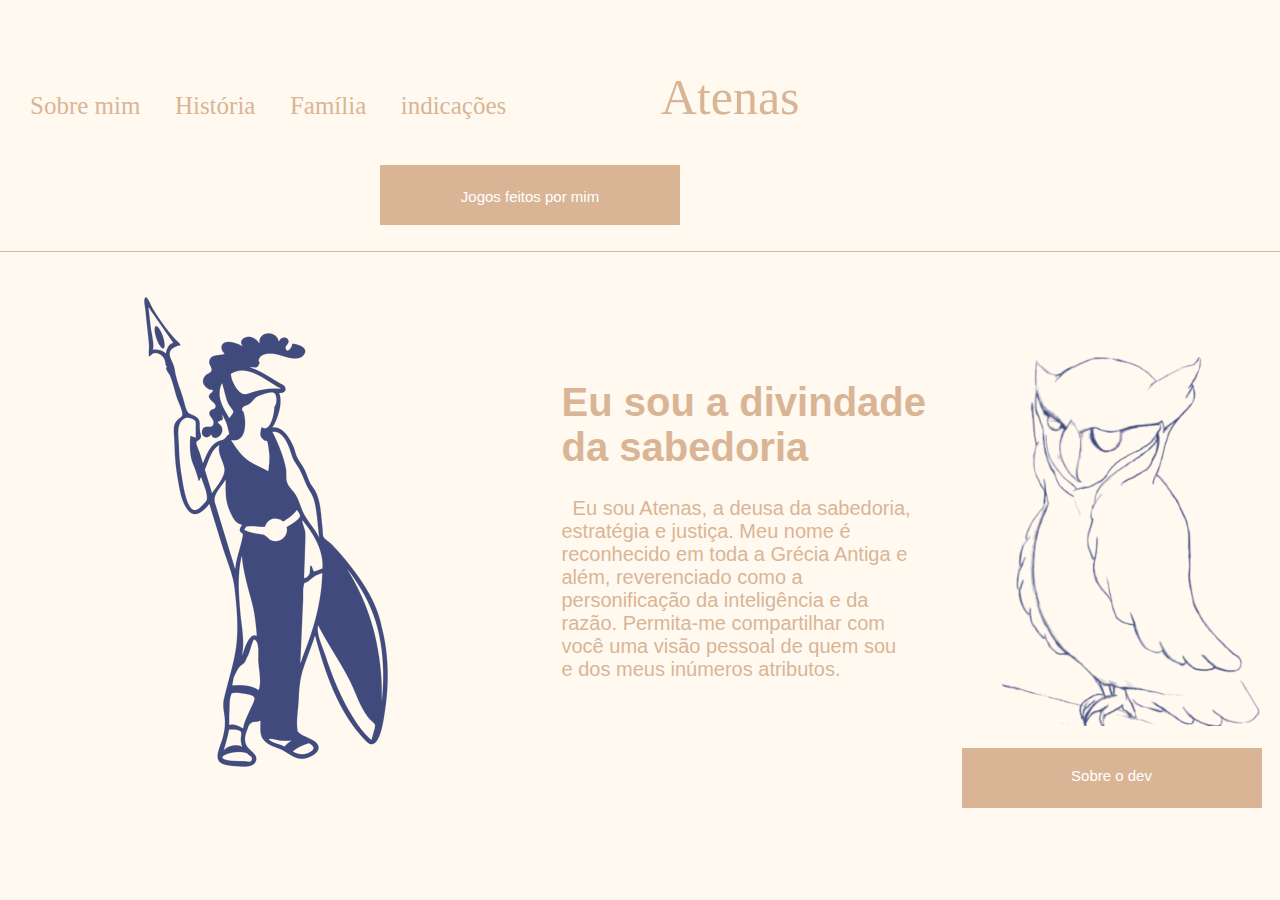
==== index.html @ 2487e5f0 "Add files via upload" ====
<!DOCTYPE html>
<html lang="pt-br">
<head>
    <meta charset="UTF-8">
    <meta name="viewport" content="width=device-width, initial-scale=1.0">
    <title>Atenas</title>
    <link rel="stylesheet" href="style.css">
</head>
<body  style="background-color:  #FFF9F0;">

    <header>
        <nav >
            <div class="inlineblock" >
                <p class="anim"> <a class="link" href="sobremim.html">Sobre mim</a></p>
            </div>
            <div class="inlineblock" >
                <p class="anim"> <a class="link" href="historia.html">História</a></p>
            </div class="inlineblock">

            <div class="inlineblock">
                <p class="anim"> <a class="link" href="familia.html">Família</a></p>
            </div>
            <div class="inlineblock">
                <p class="anim"> <a class="link" href="indicacoes.html">indicações</a></p>
            </div>
            <section class="inlineblock" id="atena">
                <p>Atenas</p>
            </section>

            <a class="link" target="_blank" href="https://github.com/users/stefendan/projects/1/views/1">
                <button id="button1">
                    <p ID="titleButton1">Jogos feitos por mim</p>
                </button>
            </a>
        </nav>
        <br>    
        <hr id="line">
    </header>
    <main>   
        <div id="blockstart">
            
            <figure>
                 <img   src="Images/atena.png" alt="atenas">           
            </figure>
            <article>
                <h1  class="text" style="margin-top:120px; width: 400px; font-size: 40px; ">Eu sou a divindade da sabedoria</h1>
                <p  class="text" style=" margin-top:20px; width: 350px; font-size: 20px; ">&nbsp;  Eu sou Atenas, a deusa da sabedoria, estratégia e justiça. Meu nome é reconhecido em toda a Grécia Antiga e além, reverenciado como a personificação da inteligência e da razão. Permita-me compartilhar com você uma visão pessoal de quem sou e dos meus inúmeros atributos.</p>
            </article>
            
            <aside id="blockdev">
                <div>
                    <figure>
                        <img src="Images/CorujaAutoral2.png" alt="Simbolo da atenas, coruja">
                    </figure>
                    <nav>                    
                        <a class="link" href="sobredev.html">
                            <button class="button2" >
                                <p ID="titleButton2">Sobre o dev</p>
                            </button>                        
                        </a>
                    </nav>
                    
                </div>
            </aside>
        </div>
    </main>
   
  
    
</body>
</html>
---- style.css ----
body{
    font-family: Arial, Helvetica, sans-serif;
    color: #D9B596;
    margin: 0;
}
.inlineblock
{
   
    display: inline-block;
    margin-left: 30px;
    
    font-family: 'Noto Sans';
    font-style: normal;
    font-weight: 400;
    font-size: 25px;
    line-height: 35px;
    color: #D9B596;
}


#atena
{
    margin-top:30px;
    align-self: center;
    margin-left: 150px;
    font-weight: 400;
    font-size: 50px;
    

}

#button1
{
    display: inline-block;
    margin-left: 380px;
    width: 300px;
    height: 60px;
    border: 3px;

    background: #D9B596;
}
#button1:hover{
    background-color: #B48B67;
}
#button1:active{
    background-color: #A57A56;
    width: 310px;
    height: 65px;
}
.button2
{
    display: flex;
    margin-top:18px;
    justify-content: center;

    width: 300px;
    height: 60px;
    border: 3px;
    background: #D9B596;
}
.button2:hover{
    background-color: #B48B67;
    margin-top:18px;
    justify-content: center;
    border: 3px;
    
}
.button2:active{
    background-color: #A57A56;
    margin-top:18px;
    justify-content: center;

    width: 310px;
    height: 65px;
    border: 3px;
    
}

#titleButton1
{
    display: flex;
    margin-top:18px;
    justify-content: center;
    align-items: center;
    font-size: 15px;
    color: #ffffff;
}
#titleButton2
{
    display:flex;
    margin-top:18px;
    justify-content: center;
   
    font-size: 15px;
    color: #ffffff;
}
#blockdev{
    display: flex;
   align-items: end;

  
}
#blockstart{
    
    display: flex;
    justify-content: center;
   
}
#line{

    width: 100%;
    height: 1px;
    border: 0px;
    border-top: 1px;
    background-color:#D9B596;
    
}
.img{
    margin-left: 250px;
    margin-top:70px;
    display: flex;
    
}

.text{
    display: block;
    
    
 
}
.link{
text-decoration: none;
color: #D9B596;
}
.anim:hover{
    background-color:#FFF3E9;
    height: 30px;
}
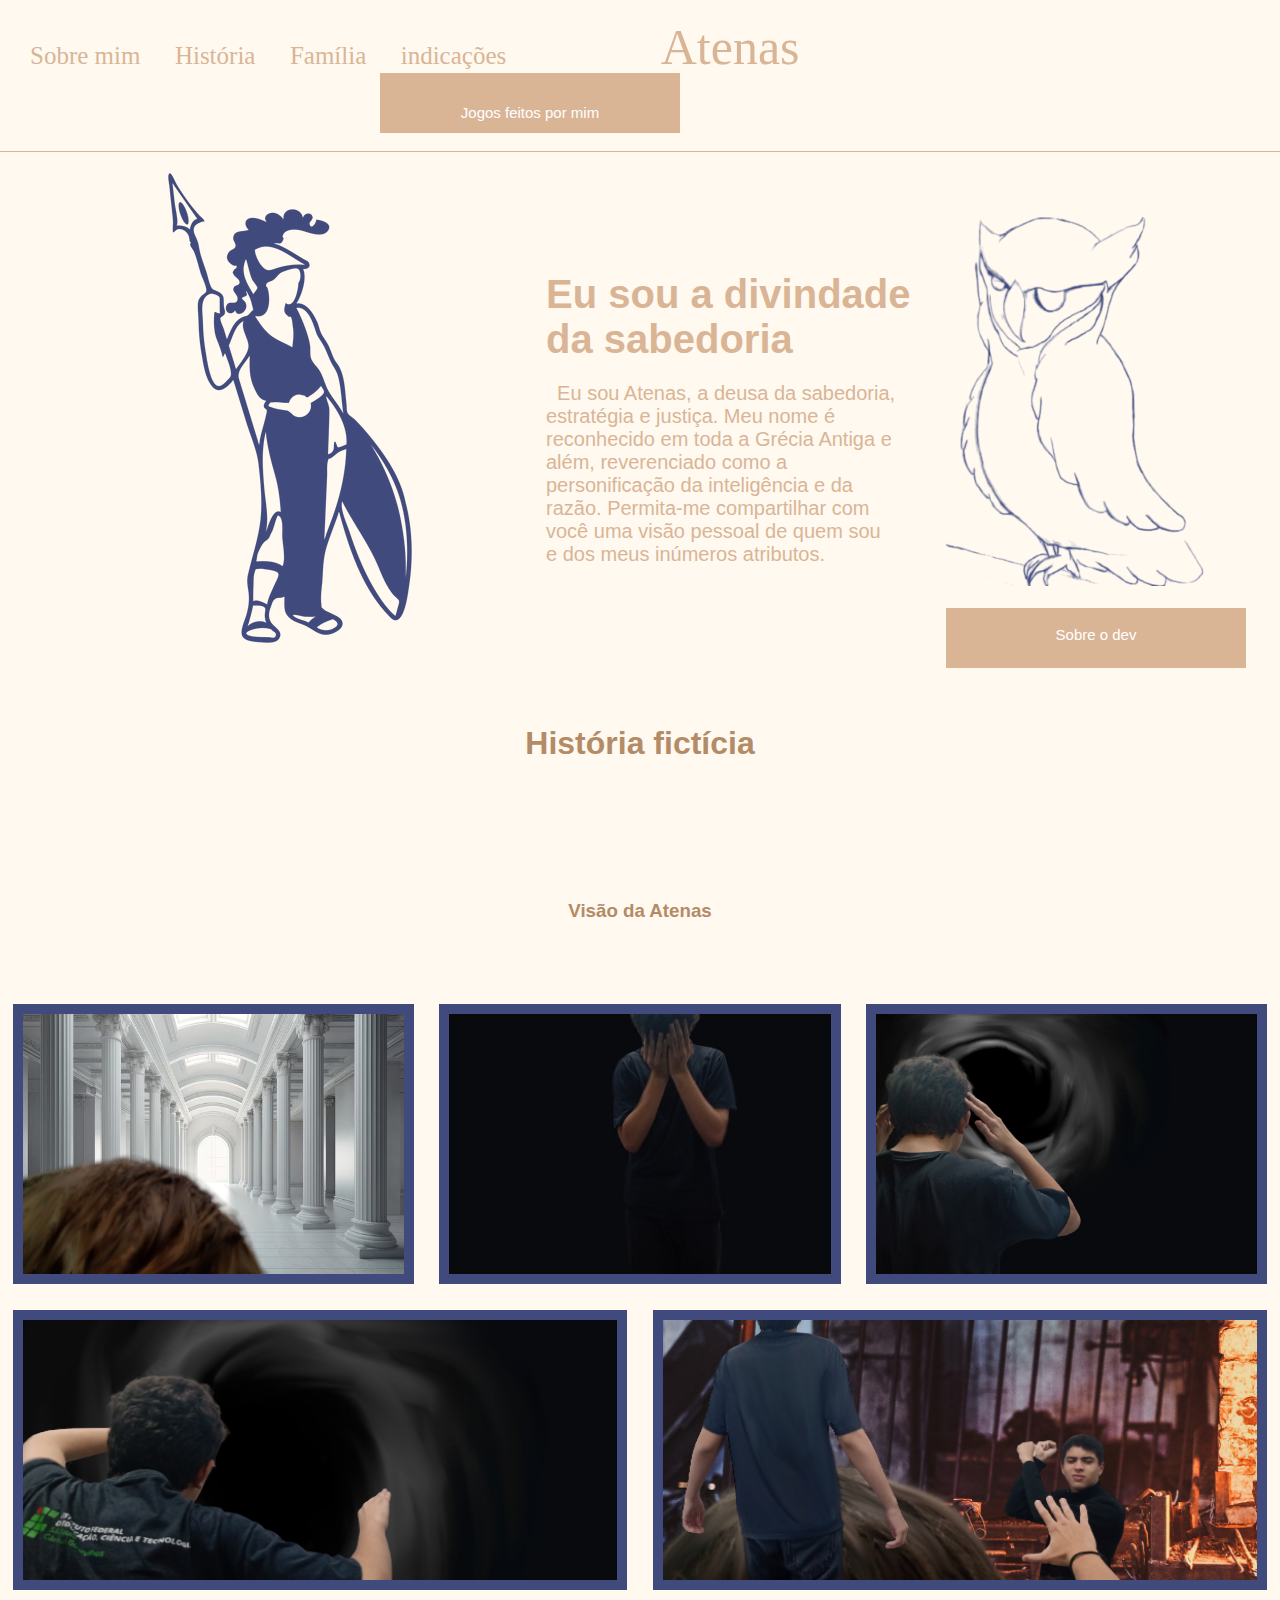
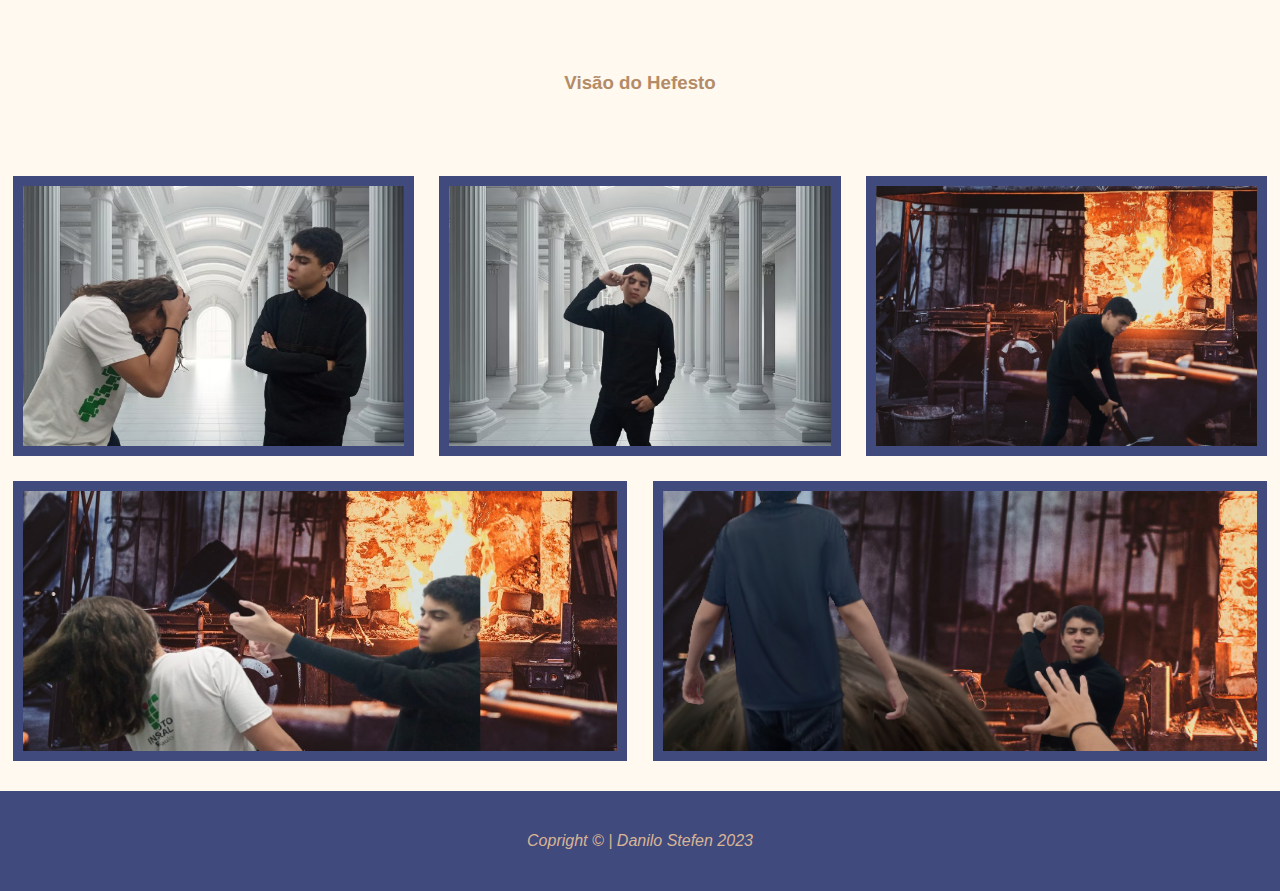
==== commit 553623b2: "Add files via upload" ====
--- a/index.html
+++ b/index.html
@@ -63,6 +63,54 @@
                 </div>
             </aside>
         </div>
+        
+        <h1 id="titulo-galeria">História fictícia</h1>
+        <br>
+        <h3 id="titulo-galeria">Visão da Atenas</h3> 
+        <br>
+        <div class="conteiner-galeria">
+            <a href="Images/atenas1.jpg" class="itens-galeria" target="_blank">
+                <img src="Images/atenas1.jpg" alt="foto da cabeça de Zeus em seu palácio">
+            </a>
+            <a href="Images/Atenas2.jpg" class="itens-galeria" target="_blank">
+                <img src="Images/Atenas2.jpg" alt="foto da Atenas em um lugar escuro">
+            </a>
+            <a href="Images/Atenas3.jpg" class="itens-galeria" target="_blank">
+                <img src="Images/Atenas3.jpg" alt="foto da Atenas olhando para um grande buraco na parede do fundo escuro">
+            </a>
+            <a href="Images/Atenas4.jpg" class="itens-galeria" target="_blank">
+                <img src="Images/Atenas4.jpg" alt="foto da Atenas entrando no buraco do fundo escuro">
+            </a>
+            <a href="Images/Atenas-Hefesto.jpg" class="itens-galeria"  target="_blank">
+                <img src="Images/Atenas-Hefesto.jpg" alt="foto da Atenas em cima da cabeça de Zeus com o Hefesto de fundo">
+            </a>
+            
+        </div>
+        <br>
+        <h3 id="titulo-galeria">Visão do Hefesto</h3>
+        <br>
+        <div class="conteiner-galeria">          
+            <a href="Images/hefesto1.jpg" class="itens-galeria" target="_blank">
+                <img src="Images/hefesto1.jpg" alt="Zeus reclamando com Hefesto em seu palácio">
+            </a>
+            <a href="Images/hefesto2.jpg" class="itens-galeria" target="_blank">
+                <img src="Images/hefesto2.jpg" alt="Hefesto pensando no problema de Zeus">
+            </a>
+            <a href="Images/hefesto3.jpg" class="itens-galeria" target="_blank">
+                <img src="Images/hefesto3.jpg" alt="Hefesto levantando seu martelo em sua forja">
+            </a>
+            <a href="Images/hefesto4.jpg" class="itens-galeria" target="_blank">
+                <img src="Images/hefesto4.jpg" alt="Hefesto martelando a cabeça de Zeus em sua forja">
+            </a>
+            <a href="Images/Atenas-Hefesto.jpg" class="itens-galeria" target="_blank">
+                <img src="Images/Atenas-Hefesto.jpg" alt="foto da Atenas em cima da cabeça de Zeus com o Hefesto de fundo">
+            </a>
+        </div>
+       
+        <footer>
+            Copright &copy | Danilo Stefen
+            2023
+        </footer>
     </main>
    
   
--- a/style.css
+++ b/style.css
@@ -136,4 +136,63 @@
 .anim:hover{
     background-color:#FFF3E9;
     height: 30px;
+}
+
+/*galeria*/
+*{
+    margin: 0;
+    padding: 0;
+    box-sizing: border-box;
+}
+#titulo-galeria{
+    height: 150px;
+    color: #B48B67;
+    display: flex;
+    flex-direction: row;
+    justify-content: center;
+    align-items: center;
+}
+#titulo-galeria h1{
+    font-family: Arial, Helvetica, sans-serif;
+    font-size: 3rem;
+    font-weight: 900;
+}
+.conteiner-galeria{
+    display: flex;
+    flex-wrap: wrap;
+/*permite inserir uma quebra, nos itens que não cabem no eixo principal*/
+    justify-content: space-evenly;/*espaçamento entre os itens e as bordas*/
+    gap: 2vw;
+    /*espaçamento entre os itens*/
+    padding: 0 1vw;
+}
+
+.itens-galeria{
+    width: 300px;
+    height: 280px;
+    border: 10px solid #404a7d;
+    flex-grow: 1;
+    /*permite alterar a medida para maior*/
+}
+.itens-galeria img{
+    width: 100%;
+    height: 100%;
+    object-fit: cover;
+    /*a imagem mantém sua proporção e preenche a dimensão dada*/
+}
+.itens-galeria:hover{
+    transform: scale(1.1);
+    /*permite que você gire,escalar, mover, inclinar, etc */
+    filter: grayscale(100%);
+    transition: transform 0.1s linear;
+    border: 10px solid #191934;
+}
+footer{
+    height: 100px;
+    display: flex;
+    justify-content: center;
+    align-items: center;
+    font-style: italic;
+    background-color: #404a7d;
+    margin-top: 30px;
 }